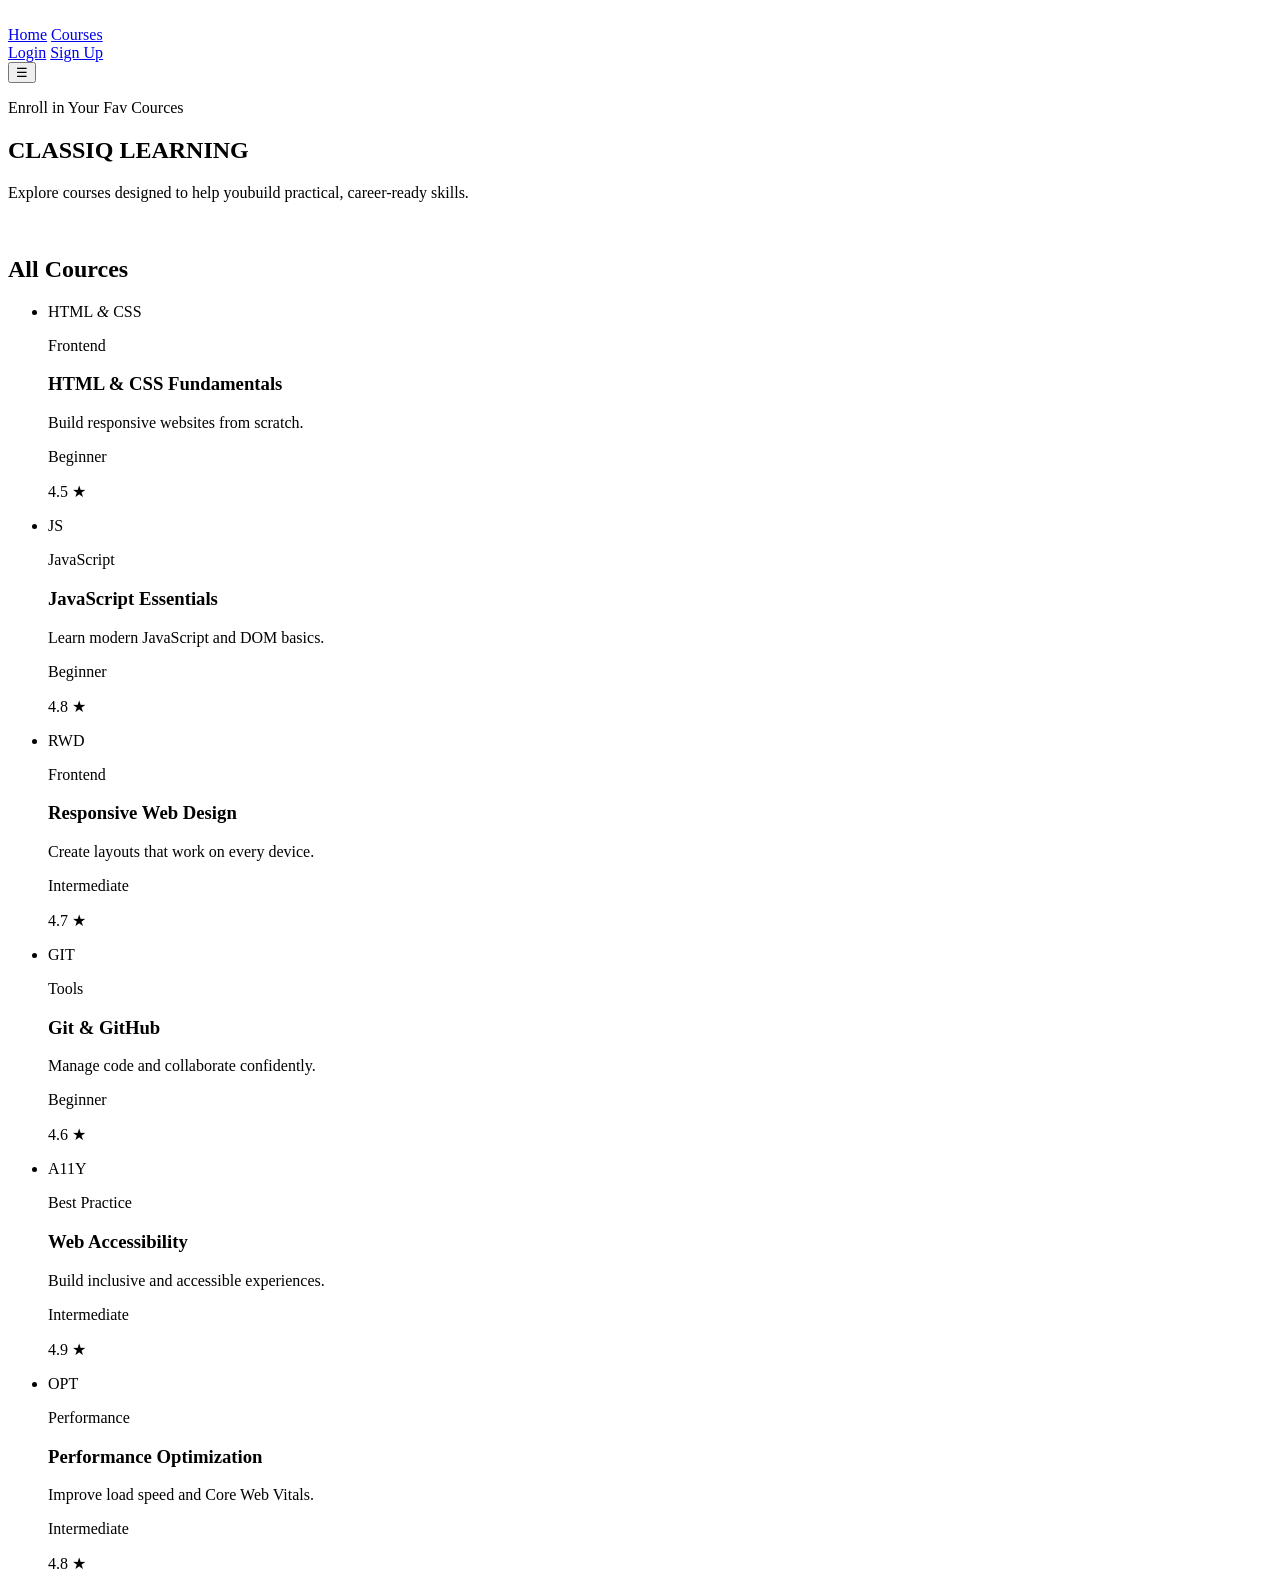
==== cources.html @ 42ed6d86 "files uploaded" ====
<!doctype html>
<html lang="en">
<head>
  <meta charset="utf-8">
  <meta name="viewport" content="width=device-width, initial-scale=1">
  <meta name="description" content="ClassIQ courses">
  <title>ClassIQ — Courses</title>
  <link rel="stylesheet" href="css/styles.css">
</head>

<body>

<header class="header">
  <div class="headerinner">
    <div class="logo"><a href="index.html"><img src="" alt="" width="" height=""></a></div>

    <nav class="desktopnav">
      <a class="active" href="index.html">Home</a>
      <a href="courses.html">Courses</a>
    </nav>

    <div class="headeractions">
      <a class="btn btnblack btnsmall" href="login.html">Login</a>
      <a class="btn btnwhite btnsmall" href="signup.html">Sign Up</a>
    </div>

    <button class="mobilemenu" aria-label="Toggle navigation" aria-expanded="false">☰</button>
  </div>
</header>

<main>
<section class="coursesbanner">
  <div class="container">
    <div class="leftsec">
      <p>Enroll in Your Fav Cources</p>
      <h1>CLASSIQ LEARNING</h1>
      <p>Explore courses designed to help youbuild practical, career-ready skills.</p>
    </div>

    <div class="courseimage"><img src="" alt="" width="" height=""></div>
  </div>
</section>

<section class="courses-area"id="courses">
  <div class="container">
      <h2>All Cources</h2>
      <ul class="course-grid">
        <li class="coursecard" data-search="html css fundamentals frontend">
          <div class="thumb thumb-html">HTML <em>&</em> CSS</div>
          <div class="courseinfo">
            <p class="tag">Frontend</p>
            <h3>HTML & CSS Fundamentals</h3>
            <p>Build responsive websites from scratch.</p>
            <div class="rating">
              <p>Beginner</p>
              <p>4.5 ★</p>
            </div>
          </div>
        </li>
    
        <li class="coursecard" data-search="javascript essentials javascript">
          <div class="thumb thumb-js">JS</div>
          <div class="courseinfo">
            <p class="tag">JavaScript</p>
            <h3>JavaScript Essentials</h3>
            <p>Learn modern JavaScript and DOM basics.</p>
            <div class="rating">
              <p>Beginner</p>
              <p>4.8 ★</p>
            </div>
          </div>
        </li>
    
        <li class="coursecard" data-search="responsive web design frontend">
          <div class="thumb thumb-rwd">RWD</div>
          <div class="courseinfo">
            <p class="tag">Frontend</p>
            <h3>Responsive Web Design</h3>
            <p>Create layouts that work on every device.</p>
            <div class="rating">
              <p>Intermediate</p>
              <p>4.7 ★</p>
            </div>
          </div>
        </li>
    
        <li class="coursecard" data-search="git github tools">
          <div class="thumb thumb-git">GIT</div>
          <div class="courseinfo">
            <p class="tag">Tools</p>
            <h3>Git & GitHub</h3>
            <p>Manage code and collaborate confidently.</p>
            <div class="rating">
              <p>Beginner</p>
              <p>4.6 ★</p>
            </div>
          </div>
        </li>
    
        <li class="coursecard" data-search="web accessibility best practice">
          <div class="thumb thumb-a11y">A11Y</div>
          <div class="courseinfo">
            <p class="tag">Best Practice</p>
            <h3>Web Accessibility</h3>
            <p>Build inclusive and accessible experiences.</p>
            <div class="rating">
              <p>Intermediate</p>
              <p>4.9 ★</p>
            </div>
          </div>
        </li>
    
        <li class="coursecard" data-search="performance optimization performance">
          <div class="thumb thumb-perf">OPT</div>
          <div class="courseinfo">
            <p class="tag">Performance</p>
            <h3>Performance Optimization</h3>
            <p>Improve load speed and Core Web Vitals.</p>
            <div class="rating">
              <p>Intermediate</p>
              <p>4.8 ★</p>
            </div>
          </div>
        </li>
      </ul>
  </div>
</section>

</main>

<script src="js/app.js"></script>

</body>
</html>
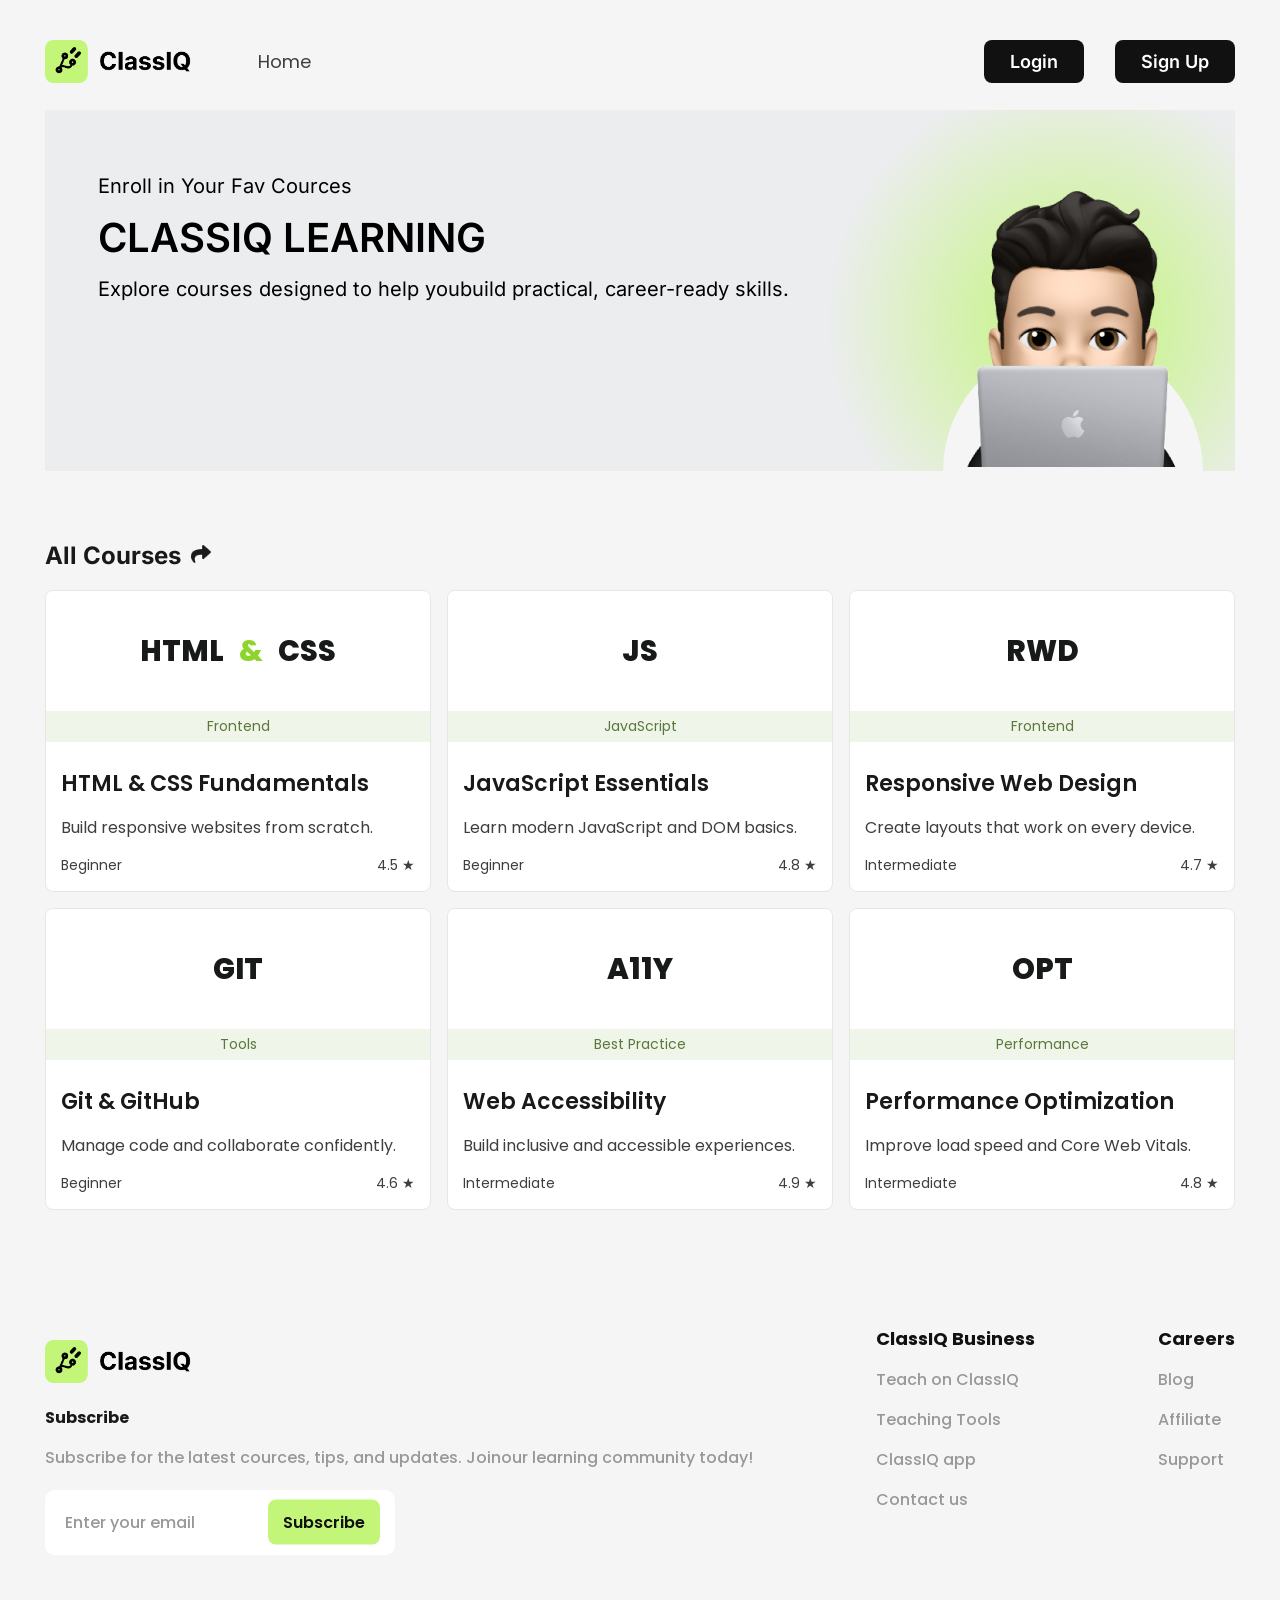
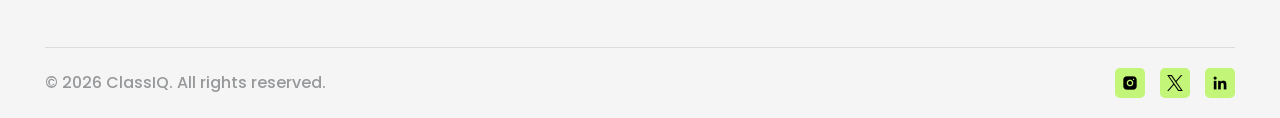
==== commit 94ebf819: "changes uploaded" ====
--- a/cources.html
+++ b/cources.html
@@ -5,26 +5,30 @@
   <meta name="viewport" content="width=device-width, initial-scale=1">
   <meta name="description" content="ClassIQ courses">
   <title>ClassIQ — Courses</title>
-  <link rel="stylesheet" href="css/styles.css">
+  <link rel="stylesheet" href="assets/css/style.css">
 </head>
 
 <body>
 
 <header class="header">
-  <div class="headerinner">
-    <div class="logo"><a href="index.html"><img src="" alt="" width="" height=""></a></div>
-
-    <nav class="desktopnav">
-      <a class="active" href="index.html">Home</a>
-      <a href="courses.html">Courses</a>
-    </nav>
-
-    <div class="headeractions">
-      <a class="btn btnblack btnsmall" href="login.html">Login</a>
-      <a class="btn btnwhite btnsmall" href="signup.html">Sign Up</a>
+  <div class="container">
+    <div class="headerinner">
+      <div class="leftsec">
+        <button class="mobilemenu" aria-label="Toggle navigation" aria-expanded="false">☰</button>
+  
+        <div class="logo"><a href="index.html"><img src="assets/images/logo.png" alt="Logo" width="507" height="147"></a></div>
+    
+        <nav class="desktopnav">
+          <a href="index.html">Home</a>
+          <a href="cources.html">Courses</a>
+        </nav>
+      </div>
+  
+      <div class="headeractions">
+        <a class="btn btnblack" href="login.html">Login</a>
+        <a class="btn btnblack" href="signup.html">Sign Up</a>
+      </div>
     </div>
-
-    <button class="mobilemenu" aria-label="Toggle navigation" aria-expanded="false">☰</button>
   </div>
 </header>
 
@@ -37,18 +41,18 @@
       <p>Explore courses designed to help youbuild practical, career-ready skills.</p>
     </div>
 
-    <div class="courseimage"><img src="" alt="" width="" height=""></div>
+    <div class="courseimage"><img src="assets/images/cource-banner-img.png" alt="Person" width="602" height="606"></div>
   </div>
 </section>
 
-<section class="courses-area"id="courses">
+<section class="coursesarea" id="courses">
   <div class="container">
-      <h2>All Cources</h2>
+      <h2>All Courses</h2>
       <ul class="course-grid">
         <li class="coursecard" data-search="html css fundamentals frontend">
           <div class="thumb thumb-html">HTML <em>&</em> CSS</div>
+          <p class="tag">Frontend</p>
           <div class="courseinfo">
-            <p class="tag">Frontend</p>
             <h3>HTML & CSS Fundamentals</h3>
             <p>Build responsive websites from scratch.</p>
             <div class="rating">
@@ -60,8 +64,8 @@
     
         <li class="coursecard" data-search="javascript essentials javascript">
           <div class="thumb thumb-js">JS</div>
+          <p class="tag">JavaScript</p>
           <div class="courseinfo">
-            <p class="tag">JavaScript</p>
             <h3>JavaScript Essentials</h3>
             <p>Learn modern JavaScript and DOM basics.</p>
             <div class="rating">
@@ -73,8 +77,8 @@
     
         <li class="coursecard" data-search="responsive web design frontend">
           <div class="thumb thumb-rwd">RWD</div>
+          <p class="tag">Frontend</p>
           <div class="courseinfo">
-            <p class="tag">Frontend</p>
             <h3>Responsive Web Design</h3>
             <p>Create layouts that work on every device.</p>
             <div class="rating">
@@ -86,8 +90,8 @@
     
         <li class="coursecard" data-search="git github tools">
           <div class="thumb thumb-git">GIT</div>
+          <p class="tag">Tools</p>
           <div class="courseinfo">
-            <p class="tag">Tools</p>
             <h3>Git & GitHub</h3>
             <p>Manage code and collaborate confidently.</p>
             <div class="rating">
@@ -99,8 +103,8 @@
     
         <li class="coursecard" data-search="web accessibility best practice">
           <div class="thumb thumb-a11y">A11Y</div>
+          <p class="tag">Best Practice</p>
           <div class="courseinfo">
-            <p class="tag">Best Practice</p>
             <h3>Web Accessibility</h3>
             <p>Build inclusive and accessible experiences.</p>
             <div class="rating">
@@ -112,8 +116,8 @@
     
         <li class="coursecard" data-search="performance optimization performance">
           <div class="thumb thumb-perf">OPT</div>
+          <p class="tag">Performance</p>
           <div class="courseinfo">
-            <p class="tag">Performance</p>
             <h3>Performance Optimization</h3>
             <p>Improve load speed and Core Web Vitals.</p>
             <div class="rating">
@@ -128,7 +132,55 @@
 
 </main>
 
-<script src="js/app.js"></script>
+<footer class="footer">
+  <div class="footerinner">
+    <div class="container">
+      <div class="leftsec">
+        <div class="logo"><a href="index.html"><img src="assets/images/logo.png" alt="Logo" width="507" height="147"></a></div>
+        <p><strong>Subscribe</strong></p>
+        <p>Subscribe for the latest cources, tips, and updates. Joinour learning community today!</p>
+        <form id="subscribeForm">
+          <div class="formbox">
+            <input type="email" name="email" id="email" placeholder="Enter your email">
+            <button class="btn btngreen" type="submit">Subscribe</button>
+          </div>
+        </form>
+      </div>
+    
+      <div class="business">
+        <h3>ClassIQ Business</h3>
+        <ul>
+          <li><a href="javascript:void(0)">Teach on ClassIQ</a></li>
+          <li><a href="javascript:void(0)">Teaching Tools</a></li>
+          <li><a href="javascript:void(0)">ClassIQ app</a></li>
+          <li><a href="javascript:void(0)">Contact us</a></li>
+        </ul>
+      </div>
+    
+      <div class="careers">
+        <h3>Careers</h3>
+        <ul>
+          <li><a href="javascript:void(0)">Blog</a></li>
+          <li><a href="javascript:void(0)">Affiliate</a></li>
+          <li><a href="javascript:void(0)">Support</a></li>
+        </ul>
+      </div>
+    </div>
+  </div>
+
+  <div class="copyright">
+    <div class="container">
+      <p>&copy; 2026 ClassIQ. All rights reserved.</p>
+      <ul>
+        <li><a href="javascript:void(0)" class="insta"></a></li>
+        <li><a href="javascript:void(0)" class="twt"></a></li>
+        <li><a href="javascript:void(0)" class="linkedin"></a></li>
+      </ul>
+    </div>
+  </div>
+</footer>
+
+<script src="assets/js/app.js"></script>
 
 </body>
 </html>
--- a/assets/css/style.css
+++ b/assets/css/style.css
@@ -0,0 +1,470 @@
+/* Global Setting */
+:root { --black: #111; --text: #181a19; --muted: #3E3E3E; --green: #C2F578; --green2: #9be329; --bg: #fff; --soft: #ECEDEF; --border: #e4e7e3; --poppins: "Poppins", sans-serif; --inter: "Inter", sans-serif;}
+* { box-sizing: border-box; margin: 0; padding: 0;}
+html { scroll-behavior: smooth; }
+body { margin: 0; color: #181a19; font-family: var(--inter); background: #F5F5F5; line-height: normal;}
+body.auth-page { background: var(--bg);}
+a { text-decoration: none; color: inherit; }
+button, input { font: inherit; }
+ul { list-style-type: none; padding: 0; margin: 0;}
+img{ width: 100%; height: 100%;}
+
+/* poppins-300 - latin */
+@font-face {
+  font-display: swap; /* Check https://developer.mozilla.org/en-US/docs/Web/CSS/@font-face/font-display for other options. */
+  font-family: 'Poppins';
+  font-style: normal;
+  font-weight: 300;
+  src: url('/assets/fonts/poppins/poppins-v24-latin-300.woff2') format('woff2'); /* Chrome 36+, Opera 23+, Firefox 39+, Safari 12+, iOS 10+ */
+}
+/* poppins-regular - latin */
+@font-face {
+  font-display: swap; /* Check https://developer.mozilla.org/en-US/docs/Web/CSS/@font-face/font-display for other options. */
+  font-family: 'Poppins';
+  font-style: normal;
+  font-weight: 400;
+  src: url('/assets/fonts/poppins/poppins-v24-latin-regular.woff2') format('woff2'); /* Chrome 36+, Opera 23+, Firefox 39+, Safari 12+, iOS 10+ */
+}
+/* poppins-500 - latin */
+@font-face {
+  font-display: swap; /* Check https://developer.mozilla.org/en-US/docs/Web/CSS/@font-face/font-display for other options. */
+  font-family: 'Poppins';
+  font-style: normal;
+  font-weight: 500;
+  src: url('/assets/fonts/poppins/poppins-v24-latin-500.woff2') format('woff2'); /* Chrome 36+, Opera 23+, Firefox 39+, Safari 12+, iOS 10+ */
+}
+/* poppins-600 - latin */
+@font-face {
+  font-display: swap; /* Check https://developer.mozilla.org/en-US/docs/Web/CSS/@font-face/font-display for other options. */
+  font-family: 'Poppins';
+  font-style: normal;
+  font-weight: 600;
+  src: url('/assets/fonts/poppins/poppins-v24-latin-600.woff2') format('woff2'); /* Chrome 36+, Opera 23+, Firefox 39+, Safari 12+, iOS 10+ */
+}
+/* poppins-700 - latin */
+@font-face {
+  font-display: swap; /* Check https://developer.mozilla.org/en-US/docs/Web/CSS/@font-face/font-display for other options. */
+  font-family: 'Poppins';
+  font-style: normal;
+  font-weight: 700;
+  src: url('/assets/fonts/poppins/poppins-v24-latin-700.woff2') format('woff2'); /* Chrome 36+, Opera 23+, Firefox 39+, Safari 12+, iOS 10+ */
+}
+/* poppins-800 - latin */
+@font-face {
+  font-display: swap; /* Check https://developer.mozilla.org/en-US/docs/Web/CSS/@font-face/font-display for other options. */
+  font-family: 'Poppins';
+  font-style: normal;
+  font-weight: 800;
+  src: url('/assets/fonts/poppins/poppins-v24-latin-800.woff2') format('woff2'); /* Chrome 36+, Opera 23+, Firefox 39+, Safari 12+, iOS 10+ */
+}
+
+/* inter-regular - latin */
+@font-face {
+  font-display: swap; /* Check https://developer.mozilla.org/en-US/docs/Web/CSS/@font-face/font-display for other options. */
+  font-family: 'Inter';
+  font-style: normal;
+  font-weight: 400;
+  src: url('/assets/fonts/inter/inter-v20-latin-regular.woff2') format('woff2'); /* Chrome 36+, Opera 23+, Firefox 39+, Safari 12+, iOS 10+ */
+}
+/* inter-600 - latin */
+@font-face {
+  font-display: swap; /* Check https://developer.mozilla.org/en-US/docs/Web/CSS/@font-face/font-display for other options. */
+  font-family: 'Inter';
+  font-style: normal;
+  font-weight: 600;
+  src: url('/assets/fonts/inter/inter-v20-latin-600.woff2') format('woff2'); /* Chrome 36+, Opera 23+, Firefox 39+, Safari 12+, iOS 10+ */
+}
+/* inter-700 - latin */
+@font-face {
+  font-display: swap; /* Check https://developer.mozilla.org/en-US/docs/Web/CSS/@font-face/font-display for other options. */
+  font-family: 'Inter';
+  font-style: normal;
+  font-weight: 700;
+  src: url('/assets/fonts/inter/inter-v20-latin-700.woff2') format('woff2'); /* Chrome 36+, Opera 23+, Firefox 39+, Safari 12+, iOS 10+ */
+}
+
+.container { width: min(1190px, 96%); margin: 0 auto; position: relative;}
+
+.header { padding: 40px 0 27px;}
+.headerinner { margin: auto; display: flex; align-items: center; justify-content: space-between;}
+.header .leftsec{ display: flex; align-items: center; gap: 66px;}
+.logo { width: 147px; height: auto; font-size: 0;}
+
+.desktopnav { display: flex; gap: 30px; margin-left: auto; margin-right: 35px; }
+.desktopnav a { font-size: 18px; font-weight: 400; font-family: var(--poppins); color: var(--muted);}
+.desktopnav a:hover { color: var(--green2);}
+.desktopnav a.active{ display: none;}
+.mobileclose{ display: none;}
+
+/* Header buttons */
+.headeractions { display: flex; gap: 31px; }
+
+/* Buttons */
+.btn { border-radius: 8px; display: inline-flex; align-items: center; justify-content: center; gap: 12px; padding: 11px 26px; font-size: 18px; font-weight: 600; font-family: var(--inter); cursor: pointer; transition: .2s; }
+.btnblack { background: #111; color: #fff; }
+.btnblack:hover { background: #2d2d2d; }
+.btnwhite { border-color: #111; background: #fff; }
+.btngreen { background: var(--green); color: #111; }
+.btngreen:hover { background: var(--green2); transform: translateY(-1px); }
+.btnfull { width: 100%; }
+
+/* Mobile menu */
+.mobilemenu { display: none; margin-left: auto; border: 0; background: none; font-size: 21px; line-height: 100%;}
+
+/* HERO */
+main{ overflow: hidden;}
+.herocontent{ padding: 134px 0 120px; width: 620px;}
+.hero h1 { font-size: 68px; font-weight: 300; line-height: 100px; letter-spacing: -3%; margin: 0 0 26px; font-family: var(--poppins);}
+.hero h1 span { font-weight: 700; font-family: var(--inter); position: relative; display: inline-block; line-height: 100%;}
+.hero h1 span::before{ content: ""; position: absolute; bottom: -10px; left: 0; right: 0; background: url(../images/txt-border.png) no-repeat top center; height: 14px; background-size: contain;}
+.herotext { font-size: 16px; line-height: 24px; font-weight: 400; font-family: var(--poppins); color: #96989A; margin: 0 0 51px;}
+
+/* CSS ILLUSTRATION */
+.herovisual { position: absolute; bottom: 0; right: -120px;}
+.herovisual::before{ content: ""; position: absolute; top: -60px; left: calc(50% - 70px); transform: translateX(-50%); width: 500px; height: 500px; background: radial-gradient(circle,rgba(194, 245, 120, 1) 0%, rgba(255, 255, 255, 0) 70%); border-radius: 50%;}
+.herovisual img{ position: relative;}
+.herovisual .arrow1{ position: absolute; top: 81px; left: 0; background: url(../images/banner-arrow1.png) no-repeat center; background-size: contain; width: 52px; height: 52px;}
+.herovisual .arrow2{ position: absolute; top: 62px; right: 136px; background: url(../images/banner-arrow2.png) no-repeat center; background-size: contain; width: 30px; height: 28px;}
+
+/* TRUSTED SECTION */
+.trusted { text-align: center; padding: 160px 0 70px;}
+.trusted h2 { font-size: 28px; font-weight: 500; font-family: var(--poppins); color: #565656; margin: 0 0 42px; line-height: normal;}
+.partnerrow { display: flex; justify-content: space-between; align-items: center; gap: 20px;}
+.partnerrow li img{ filter: brightness(0) saturate(100%) invert(76%) sepia(7%) saturate(255%) hue-rotate(212deg) brightness(89%) contrast(91%);}
+.partnerrow li img:hover{ filter: unset;}
+
+/* FEATURES */
+.cources{ padding: 75px 0 80px;}
+.cources h2 { font-size: 28px; font-weight: 500; font-family: var(--poppins); color: #565656; margin: 0 0 88px; line-height: normal; text-align: center;}
+.cources h2 span{ font-weight: 800; color: #111; font-family: var(--poppins);}
+.cources ul { display: flex; gap: 15px; padding: 90px 0; justify-content: space-between;}
+.cources ul li { background: var(--soft); padding: 23px; border-radius: 31px; width: 333px; padding: 62px 20px; box-shadow: 0 1px 4px 0 rgba(12, 12, 12, 0.05); box-sizing: border-box;}
+.featureicon { width: 50px; height: auto; aspect-ratio: 1/1; background: var(--bg); border-radius: 50%; display: grid; place-items: center; margin: 0 auto; box-shadow: rgba(99, 99, 99, 0.2) 0px 2px 8px 0px;}
+.featureicon img{ width: 20px; height: auto;}
+.cources ul li h3 { font-size: 20px; font-weight: 600; font-family: var(--inter); margin: 32px 0 21px; text-align: center; color: #373636;}
+.cources ul li a { font-size: 12px; font-weight: 600; padding: 11px 22px; color: #373636; font-family: var(--inter); margin: 0 auto; display: block; width: fit-content; box-sizing: border-box;}
+
+/* SOLUTION SECTION */
+.solution{ padding: 160px 0 160px;}
+.solution .container{ display: flex; gap: 109px; align-items: center; justify-content: space-between;}
+.solutionimage { background: #ECEDEF; position: relative; overflow: hidden; border-radius: 9px; padding: 97px 29px 0 99px; box-sizing: border-box; position: relative;}
+.solutionimage::before{ content: ""; position: absolute; bottom: 0; left: 115px; background: #F5F5F5; width: 352px; height: 270px; border-top-left-radius: 48px; border-top-right-radius: 48px;}
+.solutionimage img{ width: 100%; height: auto; aspect-ratio: 1/1; z-index: 1; position: relative;}
+.solution .solutioncopy{ width: 50%;}
+.solution h2 { font-size: 37px; font-weight: 700; line-height: 65px;}
+.solution ul{ margin-bottom: 39px;}
+.solution ul li{ display: flex; gap: 17px; align-items: center; color: #555; font-size: 24px; font-weight: 500; line-height: normal; font-family: var(--poppins); margin: 0 0 10px; color: #545454;}
+.solution ul li .iconbox{ width: 50px; height: 50px; padding: 15px; box-shadow: rgba(99, 99, 99, 0.2) 0px 2px 8px 0px; border-radius: 50%;}
+.solution ul li .iconbox img{ width: auto; height: auto; background-size: contain;}
+.solution .btngreen{ display: flex; gap: 15px; font-size: 24px; font-weight: 600; font-family: var(--poppins); color: #3E3E3E; width: fit-content; padding: 16px 26px;}
+.solution .btngreen img{ width: 25px; height: auto;}
+
+/* FOOTER */
+.footer .footerinner{ padding: 15px 0 50px;}
+.footer .footerinner .container{ padding: 30px 0 42px; display: flex; gap: 35px; gap: 20px; justify-content: space-between;}
+.footerinner p { display: block; font-size: 16px; font-weight: 500; font-family: var(--poppins); color: #96989A; margin-top: 15px;}
+.footerinner p strong{ color: var(--text);}
+.footerinner a { display: block; font-size: 16px; font-weight: 500; font-family: var(--poppins); color: #96989A; margin-top: 15px;}
+.footerinner a:hover{ color: var(--black);}
+.footerinner h3 { font-size: 18px; font-weight: 700; font-family: var(--poppins); margin: 0 0 10px; color: var(--black);}
+.footerinner .formbox{ position: relative; width: min(350px, 100%); margin-top: 20px;}
+.footerinner .formbox input{ width: 100%; border: 0; outline: 0; background: var(--bg); color: var(--black); border-radius: 10px; padding: 20px 140px 20px 20px; box-sizing: border-box; font-size: 16px; font-weight: 500; font-family: var(--poppins);}
+.footerinner .formbox input::placeholder{ font-size: 16px; font-weight: 500; font-family: var(--poppins); color: #96989A;}
+.footerinner .formbox button{ position: absolute; top: 50%; transform: translateY(-50%); right: 15px; font-size: 16px; font-weight: 600; font-family: var(--poppins); border: 0; outline: 0; padding: 10px 15px; margin: 0;}
+
+.copyright .container{ padding: 20px 0; border-top: 1px solid #ddd; display: flex; justify-content: space-between; align-items: center;}
+.copyright p{ display: block; font-size: 16px; font-weight: 500; font-family: var(--poppins); color: #96989A;}
+.copyright ul{ display: flex; gap: 15px;}
+.copyright ul li a{ display: block; width: 30px; height: 30px; background: var(--green); border-radius: 5px; position: relative;}
+.copyright ul li a::before{ content: ""; position: absolute; top: 50%; left: 50%; transform: translate(-50%, -50%);}
+.copyright ul li a.insta::before{ width: 16px; height: 16px; background: url(../images/instagram.png) no-repeat top; background-size: contain;}
+.copyright ul li a.twt::before{ width: 16px; height: 16px; background: url(../images/twitter.png) no-repeat top; background-size: contain;}
+.copyright ul li a.linkedin::before{ width: 16px; height: 16px; background: url(../images/linkedin.png) no-repeat top; background-size: contain;}
+.copyright ul li a:hover{ background: var(--green2);}
+
+/* AUTH PAGE */
+.auth-page { background: #f7f8f6; min-height: 100vh; }
+.auth-main { min-height: calc(100vh - 114px); display: grid; place-items: center; padding: 25px 0;}
+.auth-main .authcard { width: min(100%, 400px); min-height: 425px; background: #ECEDEF; padding: 46px 36px; box-sizing: border-box; margin: auto;}
+.auth-main h1 { font-size: 24px; font-weight: 600; font-family: var(--poppins); margin: 0 0 37px; text-align: center;}
+.auth-main input{ border: 2px solid #000; outline: 0; font-size: 18px; font-weight: 600; font-family: var(--poppins); color: #000000;}
+.auth-page .desktopnav button+a{ display: none;}
+
+/* Form fields */
+.field { display: block; margin-bottom: 21px; }
+.field span { display: block; font-size: 10px; font-weight: 750; margin-bottom: 5px; }
+.field input { border: 2px solid #000; outline: 0; font-size: 18px; font-weight: 600; font-family: var(--poppins); color: #000000; padding: 8px 15px; border-radius: 8px; width: 100%; box-sizing: border-box;}
+.field input::placeholder { font-size: 18px; font-weight: 600; font-family: var(--poppins); color: #000000;}
+form button{ margin-top: 20px; font-size: 18px; font-weight: 600; font-family: var(--poppins); color: #000000; border: 0; outline: 0;}
+.field p { display: block; color: #ca3e3e; font-size: 14px; font-weight: 600; font-family: var(--poppins); margin-top: 5px;}
+p.authswitch { display: block; color: #000; font-size: 18px; font-weight: 600; font-family: var(--poppins); margin-top: 5px; text-align: center; margin-top: 49px;}
+.signupcard  p.authswitch { margin-top: 66px;}
+p.authswitch a:hover{ text-decoration: underline;}
+
+/* Form options */
+.formmessage { text-align: center; font-size: 14px; font-weight: 600; font-family: var(--poppins); margin: 5px 0 0; }
+.success { color: #27782b;}
+.errormessage { color: #ca3e3e;}
+.authswitch { text-align: center; color: #858985; font-size: 9px; margin: 18px 0 0; }
+.authswitch a { color: #111; font-weight: 750; }
+
+/* COURSES PAGE */
+.coursesbanner .container{ display: flex; justify-content: space-between; padding: 64px 53px; box-sizing: border-box; background: #ECEDEF; position: relative; min-height: 361px; overflow: hidden;}
+.coursesbanner p { font-size: 20px; font-weight: 400; color: #000000; margin: 0 0 15px;}
+.coursesbanner h1 { font-size: 40px; font-weight: 600; color: #000000; margin: 0 0 15px;}
+.coursesbanner .courseimage{ position: absolute; bottom: 0; right: 0;}
+.coursesbanner .courseimage::before{ content: ""; position: absolute; top: 50%; left: 50%; transform: translate(-50%, -50%); width: 500px; height: 500px; background: radial-gradient(circle,rgba(194, 245, 120, 1) 0%, rgba(255, 255, 255, 0) 70%); border-radius: 50%;}
+.coursesbanner .courseimage::after{ content: ""; position: absolute; bottom: -130px; left: 50%; transform: translateX(-50%); width: 260px; height: 260px; background: #F5F5F5; border-radius: 50%;}
+.coursesbanner .courseimage img{ position: relative; z-index: 1;}
+
+.coursesarea{ padding: 70px 0;}
+.coursesarea h2{ margin-bottom: 20px; padding-right: 30px; position: relative; width: fit-content;}
+.coursesarea h2::before{ content: ""; position: absolute; top: 50%; right: 0; transform: translateY(-50%); background: url(../images/rounded-arrow-icon.png) no-repeat top center; background-size: contain; width: 20px; height: 22px; filter: brightness(0) saturate(100%) invert(3%) sepia(50%) saturate(139%) hue-rotate(97deg) brightness(99%) contrast(86%);}
+.count { font-size: 8px; background: #eef0ed; color: #777; padding: 4px 7px; border-radius: 20px; vertical-align: middle; }
+
+/* Course grid */
+.course-grid { display: grid; grid-template-columns: repeat(3, 1fr); gap: 16px; }
+.coursecard { border: 1px solid var(--border); border-radius: 8px; overflow: hidden; background: #fff; transition: .2s; }
+.coursecard:hover { transform: translateY(-3px); box-shadow: 0 12px 30px rgba(20,25,20,.07); }
+.coursecard[hidden] { display: none; }
+
+/* Course thumbnails */
+.thumb { height: 120px; background: #fff; display: flex; justify-content: center; align-items: center; gap: 15px; font-size: 29px; font-weight: 800; font-family: var(--poppins);}
+.thumb em { color: #8dd52c; font-style: normal; }
+
+/* Course information */
+.courseinfo { padding: 15px;}
+.tag { font-size: 14px; font-weight: 400; font-family: var(--poppins); color: #5c773b; background: #eff6e9; padding: 5px 10px; text-align: center;}
+.courseinfo h3 { font-size: 22px; font-weight: 600; font-family: var(--poppins); margin: 10px 0 15px; }
+.courseinfo p { font-size: 16px; font-weight: 400; font-family: var(--poppins); color: var(--muted); margin: 0 0 15px;}
+.courseinfo > div:last-child { display: flex; justify-content: space-between; font-size: 8px; color: #777; }
+.courseinfo .rating p{ margin: 0; font-size: 14px;}
+
+.notification {
+    position: fixed;
+    top: 20px;
+    right: 20px;
+
+    min-width: 280px;
+    max-width: 400px;
+
+    padding: 16px 18px;
+
+    display: flex;
+    align-items: center;
+    justify-content: space-between;
+    gap: 20px;
+
+    background: #fff;
+
+    border-radius: 8px;
+
+    box-shadow: 0 10px 30px rgba(0, 0, 0, 0.15);
+
+    z-index: 99999;
+
+    animation: notificationSlideIn 0.3s ease;
+}
+
+.notification-success {
+    border-left: 5px solid #28a745;
+}
+
+.notification-error {
+    border-left: 5px solid #dc3545;
+}
+
+.notification-message {
+    font-size: 15px;
+    line-height: 1.4;
+}
+
+.notification-close {
+    border: 0;
+    background: transparent;
+    font-size: 24px;
+    line-height: 1;
+    cursor: pointer;
+    padding: 0;}
+.notification-hide { animation: notificationSlideOut 0.3s ease forwards;}
+
+@keyframes notificationSlideIn {
+    from {
+        opacity: 0;
+        transform: translateX(100%);
+    }
+
+    to {
+        opacity: 1;
+        transform: translateX(0);
+    }
+}
+
+@keyframes notificationSlideOut {
+    from {
+        opacity: 1;
+        transform: translateX(0);
+    }
+
+    to {
+        opacity: 0;
+        transform: translateX(100%);
+    }
+}
+
+/* Invalid email */
+#email.invalid { border-color: #dc3545;}
+
+/* responsive-starts */
+@media only screen and (max-width: 1190px) {
+  .container {width: 96%; margin: 0 auto;}
+  .header{ padding: 20px 0 20px;}
+  .header .leftsec{ gap: 50px;}
+  .header .btn{ padding: 9px 24px; font-size: 16px;}
+  .hero h1{ font-size: 60px; line-height: 90px;}
+  .herocontent{ width: 55%; padding: 64px 0 50px;}
+  .herovisual{ width: 50%;}
+
+  .trusted{ padding: 100px 0 50px;}
+  .partnerrow{ gap: 50px;}
+
+  .cources{ padding: 45px 0 40px;}
+  .cources h2{ margin: 0 0 30px;}
+  .cources ul{ gap: 25px; padding: 0;}
+  .solution{ padding: 50px 0 40px;}
+  .solution .container{ gap: 4%;}
+  .solution .solutionimage, .solution .solutioncopy{ width: 48%;}
+  .solution .solutionimage{ padding: 0 30px;}
+  .solutionimage::before{ left: 50%; transform: translateX(-50%);}
+  .solution h2{ font-size: 32px;}
+  .solution ul li, .solution .btngreen{ font-size: 20px;}
+  .solution .btngreen img{ width: 22px;}
+
+  .footer .footerinner{ padding: 0;}
+
+  .coursesbanner .courseimage{ width: 270px;}
+  .coursesbanner .courseimage::before{ width: 300px; height: 300px;}
+  .coursesbanner .container{ min-height: unset;}
+  .courseinfo h3{ font-size: 20px;}
+  .courseinfo p{ font-size: 17px;}
+}
+@media only screen and (max-width: 980px) {
+  .mobilemenu{ display: block;}
+  .desktopnav{ display: none;}
+  .header .leftsec{ gap: 20px;}
+  .herocontent{ padding: 45px 0 40px; width: 55%;}
+  .herovisual{ right: -60px;}
+  .header.mobileopen .desktopnav { display: flex; flex-direction: column; position: fixed; top: 0; left: 0; width: 300px; height: 100%; background: #fff; gap: 15px; z-index: 999; gap: 0; margin: 0; box-shadow: rgba(0, 0, 0, 0.35) 0px 5px 15px;}
+  .header.mobileopen .desktopnav a{ padding: 20px; border-top: 1px solid #ddd;}
+  .header.mobileopen .desktopnav a:hover{ background: var(--black); color: var(--bg);}
+  .header.mobileopen .mobileclose { display: block; margin-left: auto; background: none; border: 0; font-size: 32px; cursor: pointer; padding: 10px; line-height: 100%;}
+
+  .partnerrow{ width: min(700px, 100%); flex-flow: row wrap; justify-content: center; margin: 0 auto; gap: 35px 7%;}
+  .partnerrow li{ width: 25%;}
+  .cources ul li{ padding: 40px 20px;}
+
+  .footerinner .leftsec{ width: 55%;}
+  .footerinner .business{ width: 20%;}
+  .footerinner .careers{ width: 10%;}
+  .footerinner p{ line-height: 24px;}
+
+  .coursesbanner .container{ padding: 50px 30px;}
+  .coursesbanner .leftsec{ width: 60%;}
+}
+@media only screen and (max-width: 800px) {
+  .hero h1{ font-size: 46px; line-height: 70px;}
+  .herotext{ margin: 0 0 30px;}
+  .herogrid{ display: flex; justify-content: space-between; align-items: center;}
+  .herocontent{ width: 65%;}
+  .herovisual{ position: relative; right: unset; width: 30%;}
+  .herovisual img{ width: 100%; height: auto;}
+  .herovisual::before{ top: 50%; left: 50%; transform: translate(-50%, -50%); width: 300px; height: 300px;}
+
+  .trusted { padding: 50px 0 50px;}
+  .cources ul{ flex-flow: row wrap; gap: 30px 4%; justify-content: center;}
+  .cources ul li{ width: 48%;}
+  .solutionimage::before{ width: 60%; height: 120px; border-top-left-radius: 20px; border-top-right-radius: 20px;}
+
+  .footerinner .leftsec{ width: 55%;}
+  .footerinner .business{ width: 25%;}
+  .footerinner .careers{ width: 12%;}
+
+  .auth-main .authcard{ padding: 30px;}
+  .field input{ border: 1px solid #000; font-weight: 500;}
+  .field input::placeholder{ font-weight: 500;}
+  .auth-main .authcard{ min-height: unset;}
+
+  .coursesbanner p{ font-size: 18px;}
+  .coursesbanner h1 { font-size: 32px;}
+  .coursesbanner .courseimage{ width: 230px;}
+  .coursesbanner .courseimage::before { width: 240px; height: 240px;}
+  .coursesbanner .courseimage::after{ width: 220px; height: 220px;}
+
+  .coursesarea { padding: 40px 0;}
+  .course-grid{ grid-template-columns: repeat(2, 1fr);}
+}
+@media only screen and (max-width: 641px) {
+  .herogrid{ flex-flow: column-reverse; padding: 30px 0;}
+  .herocontent{ width: 100%; text-align: center; padding: 25px 0 0px;}
+  .hero h1 { font-size: 46px; line-height: 60px;}
+  .headeractions{ gap: 20px;}
+  
+  .cources h2, .trusted h2{ font-size: 24px;}
+  .solution .container{ flex-flow: column wrap; gap: 20px;}
+  .solution .solutioncopy{ width: fit-content;}
+  .solution h2{ text-align: center;}
+  .solution .btngreen{ font-size: 18px; padding: 14px 26px; margin: auto;}
+  .solution .btngreen img { width: 19px;}
+  .solution ul { margin-bottom: 30px;}
+
+  .footer .footerinner .container{ flex-flow: column wrap; gap: 40px;}
+  .footerinner .leftsec, .footerinner .business, .footerinner .careers{ width: 100%; text-align: center;}
+  .footerinner h3{ margin: 0 0 15px;}
+  .footerinner .logo{ margin: auto;}
+  .footerinner .formbox{ margin: 20px auto 0;}
+  .footerinner .business ul, .footerinner .careers ul{ display: flex; gap: 10px 20px; flex-flow: row wrap; justify-content: center; align-items: center;}
+  .footerinner a{ margin: 0;}
+  .copyright .container{ padding: 10px 0;}
+  .copyright p{ font-size: 14px;}
+
+  .coursesbanner .container{ flex-flow: column-reverse wrap; gap: 20px; align-items: center; padding: 20px;}
+  .coursesbanner .leftsec{ width: 100%; text-align: center;}
+  .coursesbanner .courseimage{ position: relative; bottom: unset; right: unset; overflow: hidden;}
+  .courseinfo h3{ font-size: 18px;}
+  .courseinfo p{ font-size: 16px;}
+}
+@media only screen and (max-width: 600px) {}
+@media only screen and (max-width: 568px) {
+  .course-grid { grid-template-columns: repeat(1, 1fr);}
+}
+@media only screen and (max-width: 480px) {
+  .container {width: 90%; margin: 0 auto;}
+  .logo{ width: 100px;}
+  .header .btn { padding: 8px 18px; font-size: 15px;}
+  .herovisual{ width: 60%;}
+  .hero h1 { font-size: 38px; line-height: 50px;}
+  .cources h2, .trusted h2 { font-size: 22px;}
+  .partnerrow li { width: 32%;}
+  .cources ul li{ width: 100%;}
+  .solution h2 { font-size: 26px;}
+  .solution .solutionimage{ width: 300px;}
+  .solution ul li{ font-size: 18px;}
+  .solution ul li .iconbox{ width: 40px; height: 40px; padding: 11px;}
+
+  .field input{ font-size: 16px;}
+  .field input::placeholder{ font-size: 16px;}
+  form button{ margin-top: 10px;}
+  .signupcard p.authswitch, p.authswitch{ margin-top: 30px;}
+}
+@media only screen and (max-width: 414px) {}
+@media only screen and (max-width: 384px) {
+  .header .leftsec{ gap: 10px;}
+  .headeractions { gap: 10px;}
+  .header .btn{ font-size: 14px;}
+  .copyright .container{ flex-flow: column-reverse wrap; gap: 15px;}
+  .coursesbanner h1 { font-size: 28px;}
+  .coursesbanner p { font-size: 16px;}
+}
+@media only screen and (max-width: 376px) {}
+@media only screen and (max-width: 360px) {}
+@media only screen and (max-width: 320px) {}
